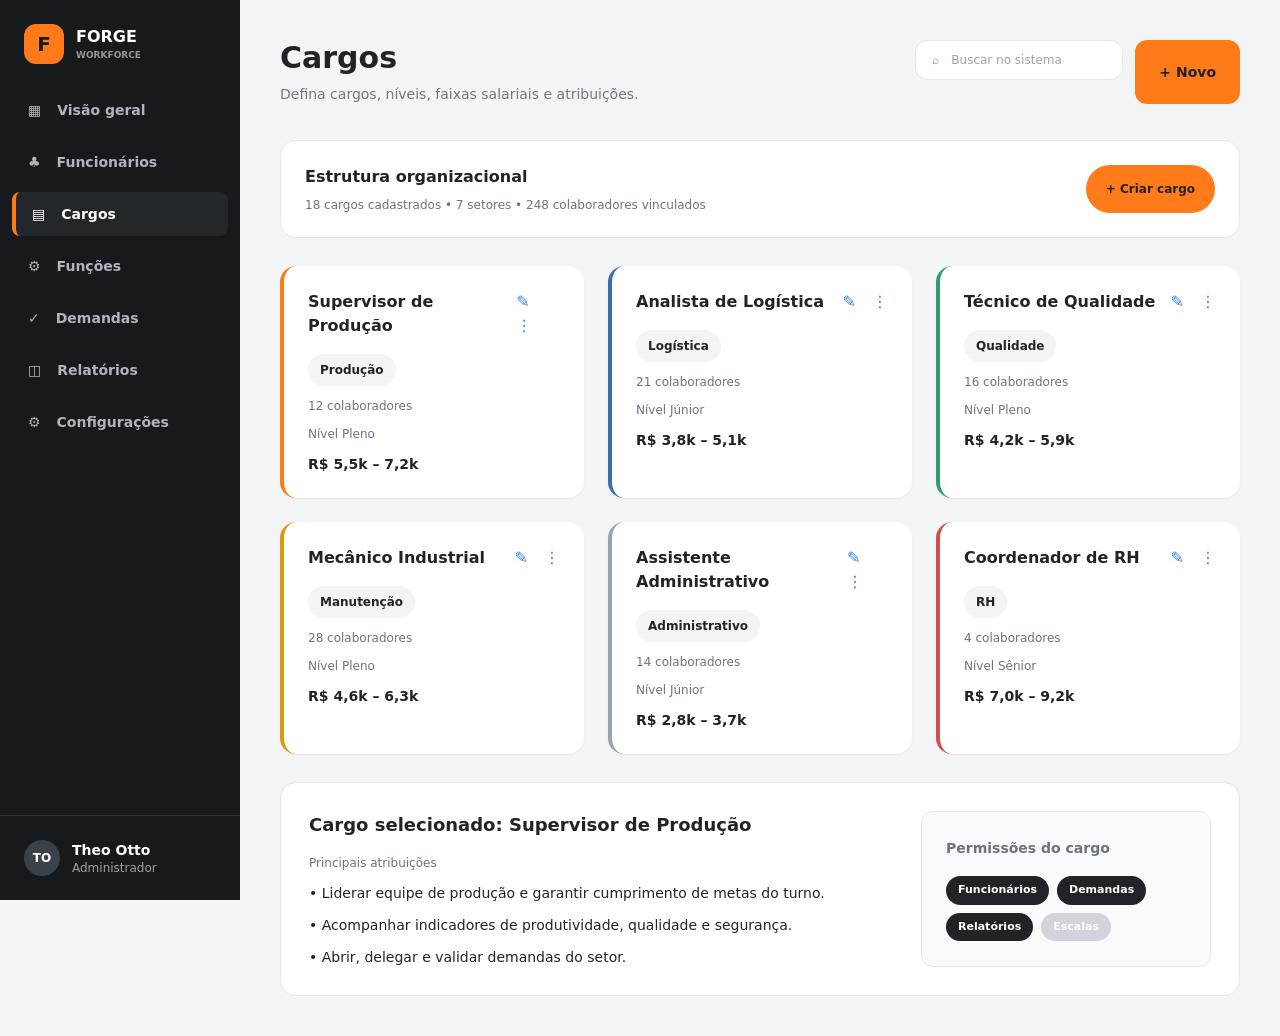
==== reuso/view/cargos.html @ 0a297c4e "todas as telas quase prontas e conexao com o banco" ====
<!doctype html><html lang="pt-BR"><head><meta charset="UTF-8"><meta name="viewport" content="width=device-width,initial-scale=1"><title>Cargos</title><script src="../tailwind.js"></script></head><body data-screen="cargos" class="min-h-screen bg-[#f3f4f6] font-sans text-[#202428]"><script src="screens.js"></script></body></html>
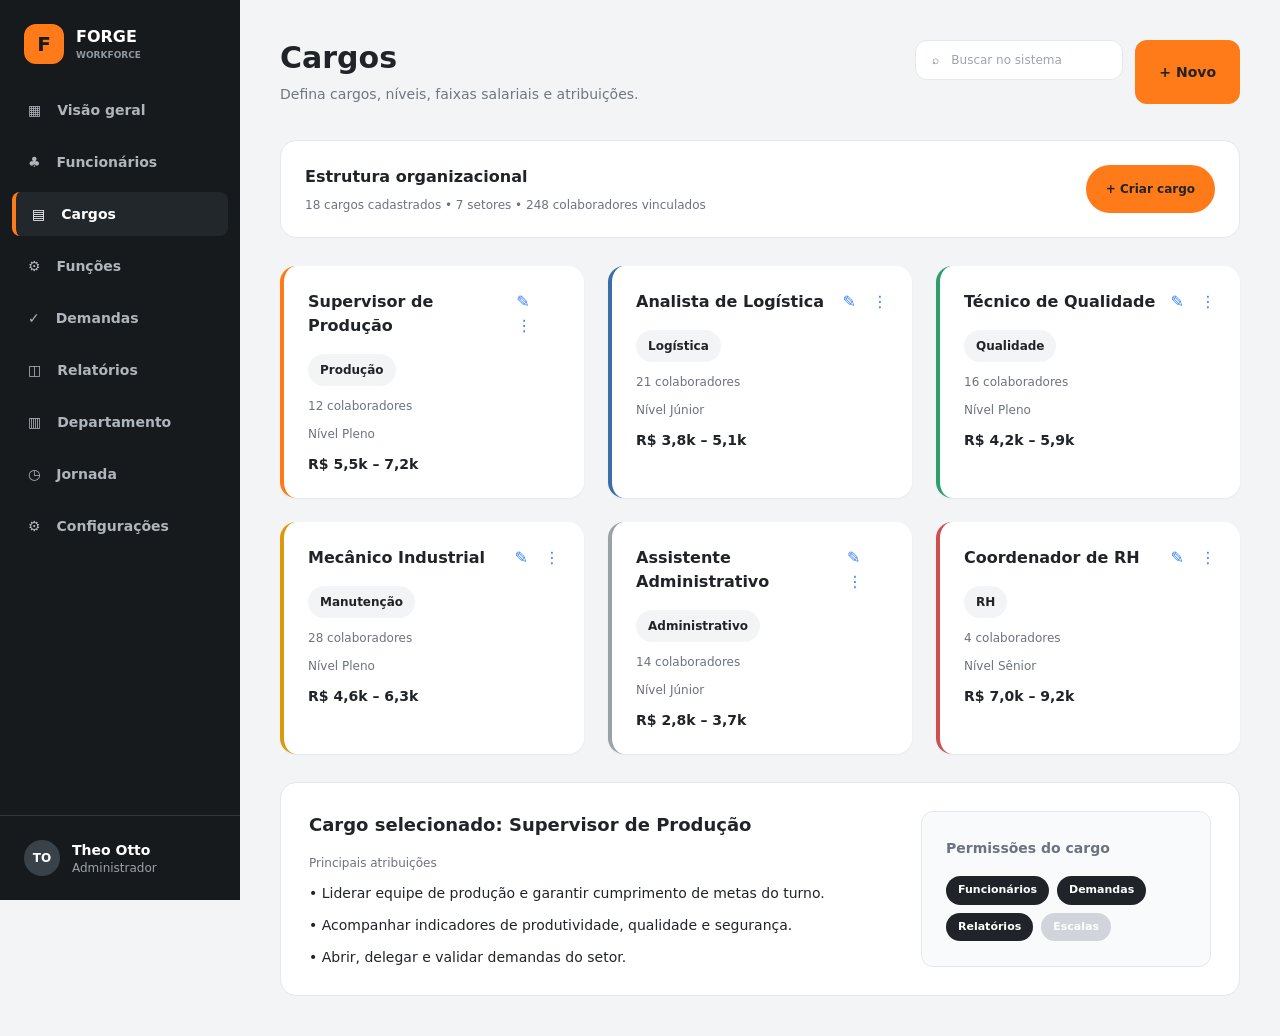
==== commit ea04953b: "conexao com o banco, jornada e departamento com CREATE" ====
--- a/reuso/view/cargos.html
+++ b/reuso/view/cargos.html
@@ -1 +1,151 @@
-<!doctype html><html lang="pt-BR"><head><meta charset="UTF-8"><meta name="viewport" content="width=device-width,initial-scale=1"><title>Cargos</title><script src="../tailwind.js"></script></head><body data-screen="cargos" class="min-h-screen bg-[#f3f4f6] font-sans text-[#202428]"><script src="screens.js"></script></body></html>
+<!doctype html>
+<html lang="pt-BR">
+<head>
+  <meta charset="UTF-8">
+  <meta name="viewport" content="width=device-width, initial-scale=1">
+  <title>Cargos</title>
+  <script src="../tailwind.js"></script>
+</head>
+<body data-screen="cargos" class="min-h-screen bg-[#f3f4f6] font-sans text-[#202428]">
+<div class="min-h-screen lg:flex">
+<aside class="bg-[#171a1d] text-white lg:fixed lg:inset-y-0 lg:flex lg:w-60 lg:flex-col">
+<div class="flex items-center gap-3 p-6">
+<b class="grid size-10 place-items-center rounded-xl bg-[#ff7a18] text-xl text-[#171a1d]">F</b>
+<div>
+<p class="font-bold">FORGE</p>
+<p class="text-[9px] font-bold text-[#8f989f]">WORKFORCE</p>
+</div>
+</div>
+<nav class="hidden flex-1 space-y-2 px-3 lg:block">
+<a href="index.html" class="flex gap-4 rounded-lg text-[#aeb5bc] px-4 py-3 text-sm font-bold">
+<span>▦</span>Visão geral</a>
+<a href="funcionarios.html" class="flex gap-4 rounded-lg text-[#aeb5bc] px-4 py-3 text-sm font-bold">
+<span>♣</span>Funcionários</a>
+<a href="cargos.html" class="flex gap-4 rounded-lg border-l-4 border-[#ff7a18] bg-[#22272b] text-white px-4 py-3 text-sm font-bold">
+<span>▤</span>Cargos</a>
+<a href="funcoes.html" class="flex gap-4 rounded-lg text-[#aeb5bc] px-4 py-3 text-sm font-bold">
+<span>⚙</span>Funções</a>
+<a href="demandas.html" class="flex gap-4 rounded-lg text-[#aeb5bc] px-4 py-3 text-sm font-bold">
+<span>✓</span>Demandas</a>
+<a href="relatorios.html" class="flex gap-4 rounded-lg text-[#aeb5bc] px-4 py-3 text-sm font-bold">
+<span>◫</span>Relatórios</a>
+<a href="departamento.html" class="flex gap-4 rounded-lg text-[#aeb5bc] px-4 py-3 text-sm font-bold">
+<span>▥</span>Departamento</a>
+<a href="jornada.html" class="flex gap-4 rounded-lg text-[#aeb5bc] px-4 py-3 text-sm font-bold">
+<span>◷</span>Jornada</a>
+<a href="configuracoes.html" class="flex gap-4 rounded-lg text-[#aeb5bc] px-4 py-3 text-sm font-bold">
+<span>⚙</span>Configurações</a>
+</nav>
+<a href="perfil.html" class="hidden border-t border-[#30363b] p-6 lg:flex lg:items-center lg:gap-3">
+<b class="grid size-9 place-items-center rounded-full bg-[#394149] text-xs">TO</b>
+<div>
+<p class="text-sm font-bold">Theo Otto</p>
+<p class="text-xs text-[#9aa2a9]">Administrador</p>
+</div>
+</a>
+</aside>
+<main class="w-full p-5 sm:p-8 lg:ml-60 lg:p-10">
+<header class="mb-9 flex flex-col gap-5 sm:flex-row sm:justify-between">
+<div>
+<h1 class="text-3xl font-black">Cargos</h1>
+<p class="mt-2 text-sm text-[#6f7780]">Defina cargos, níveis, faixas salariais e atribuições.</p>
+</div>
+<div class="flex gap-3">
+<label class="flex h-10 w-52 items-center gap-3 rounded-xl border bg-white px-4 text-xs text-[#6f7780]">⌕<input class="w-full outline-none" placeholder="Buscar no sistema">
+</label>
+<button class="rounded-xl bg-[#ff7a18] px-6 text-sm font-bold">+ Novo</button>
+</div>
+</header>
+<section class="mb-7 flex justify-between rounded-2xl border bg-white p-6">
+<div>
+<h2 class="font-black">Estrutura organizacional</h2>
+<p class="mt-2 text-xs text-gray-500">18 cargos cadastrados • 7 setores • 248 colaboradores vinculados</p>
+</div>
+<button class="rounded-full bg-[#ff7a18] px-5 text-xs font-bold">+ Criar cargo</button>
+</section>
+<section class="grid gap-6 md:grid-cols-2 xl:grid-cols-3">
+<article class="rounded-2xl border-l-4 bg-white p-6 shadow-sm" style="border-left-color:#ff7a18">
+<div class="flex justify-between">
+<h3 class="font-black">Supervisor de Produção</h3>
+<span class="text-blue-500">✎　⋮</span>
+</div>
+<b class="mt-4 inline-block rounded-full bg-gray-100 px-3 py-2 text-xs">Produção</b>
+<p class="mt-3 text-xs text-gray-500">12 colaboradores</p>
+<p class="mt-3 text-xs text-gray-500">Nível Pleno</p>
+<strong class="mt-3 block text-sm">R$ 5,5k – 7,2k</strong>
+</article>
+<article class="rounded-2xl border-l-4 bg-white p-6 shadow-sm" style="border-left-color:#3b6ea8">
+<div class="flex justify-between">
+<h3 class="font-black">Analista de Logística</h3>
+<span class="text-blue-500">✎　⋮</span>
+</div>
+<b class="mt-4 inline-block rounded-full bg-gray-100 px-3 py-2 text-xs">Logística</b>
+<p class="mt-3 text-xs text-gray-500">21 colaboradores</p>
+<p class="mt-3 text-xs text-gray-500">Nível Júnior</p>
+<strong class="mt-3 block text-sm">R$ 3,8k – 5,1k</strong>
+</article>
+<article class="rounded-2xl border-l-4 bg-white p-6 shadow-sm" style="border-left-color:#2f9e6f">
+<div class="flex justify-between">
+<h3 class="font-black">Técnico de Qualidade</h3>
+<span class="text-blue-500">✎　⋮</span>
+</div>
+<b class="mt-4 inline-block rounded-full bg-gray-100 px-3 py-2 text-xs">Qualidade</b>
+<p class="mt-3 text-xs text-gray-500">16 colaboradores</p>
+<p class="mt-3 text-xs text-gray-500">Nível Pleno</p>
+<strong class="mt-3 block text-sm">R$ 4,2k – 5,9k</strong>
+</article>
+<article class="rounded-2xl border-l-4 bg-white p-6 shadow-sm" style="border-left-color:#d99a0b">
+<div class="flex justify-between">
+<h3 class="font-black">Mecânico Industrial</h3>
+<span class="text-blue-500">✎　⋮</span>
+</div>
+<b class="mt-4 inline-block rounded-full bg-gray-100 px-3 py-2 text-xs">Manutenção</b>
+<p class="mt-3 text-xs text-gray-500">28 colaboradores</p>
+<p class="mt-3 text-xs text-gray-500">Nível Pleno</p>
+<strong class="mt-3 block text-sm">R$ 4,6k – 6,3k</strong>
+</article>
+<article class="rounded-2xl border-l-4 bg-white p-6 shadow-sm" style="border-left-color:#9aa2a9">
+<div class="flex justify-between">
+<h3 class="font-black">Assistente Administrativo</h3>
+<span class="text-blue-500">✎　⋮</span>
+</div>
+<b class="mt-4 inline-block rounded-full bg-gray-100 px-3 py-2 text-xs">Administrativo</b>
+<p class="mt-3 text-xs text-gray-500">14 colaboradores</p>
+<p class="mt-3 text-xs text-gray-500">Nível Júnior</p>
+<strong class="mt-3 block text-sm">R$ 2,8k – 3,7k</strong>
+</article>
+<article class="rounded-2xl border-l-4 bg-white p-6 shadow-sm" style="border-left-color:#cf4e4e">
+<div class="flex justify-between">
+<h3 class="font-black">Coordenador de RH</h3>
+<span class="text-blue-500">✎　⋮</span>
+</div>
+<b class="mt-4 inline-block rounded-full bg-gray-100 px-3 py-2 text-xs">RH</b>
+<p class="mt-3 text-xs text-gray-500">4 colaboradores</p>
+<p class="mt-3 text-xs text-gray-500">Nível Sênior</p>
+<strong class="mt-3 block text-sm">R$ 7,0k – 9,2k</strong>
+</article>
+</section>
+<section class="mt-7 grid gap-8 rounded-2xl border bg-white p-7 lg:grid-cols-[2fr_1fr]">
+<div>
+<h2 class="text-lg font-black">Cargo selecionado: Supervisor de Produção</h2>
+<p class="mt-4 text-xs text-gray-500">Principais atribuições</p>
+<ul class="mt-3 space-y-3 text-sm">
+<li>• Liderar equipe de produção e garantir cumprimento de metas do turno.</li>
+<li>• Acompanhar indicadores de produtividade, qualidade e segurança.</li>
+<li>• Abrir, delegar e validar demandas do setor.</li>
+</ul>
+</div>
+<div class="rounded-xl border bg-gray-50 p-6">
+<b class="text-sm text-gray-500">Permissões do cargo</b>
+<div class="mt-4 flex flex-wrap gap-2">
+<span class="rounded-full bg-[#202428] px-3 py-1.5 text-[11px] font-bold text-white">Funcionários</span>
+<span class="rounded-full bg-[#202428] px-3 py-1.5 text-[11px] font-bold text-white">Demandas</span>
+<span class="rounded-full bg-[#202428] px-3 py-1.5 text-[11px] font-bold text-white">Relatórios</span>
+<span class="rounded-full bg-gray-300 text-black px-3 py-1.5 text-[11px] font-bold text-white">Escalas</span>
+</div>
+</div>
+</section>
+</main>
+</div>
+</body>
+</html>
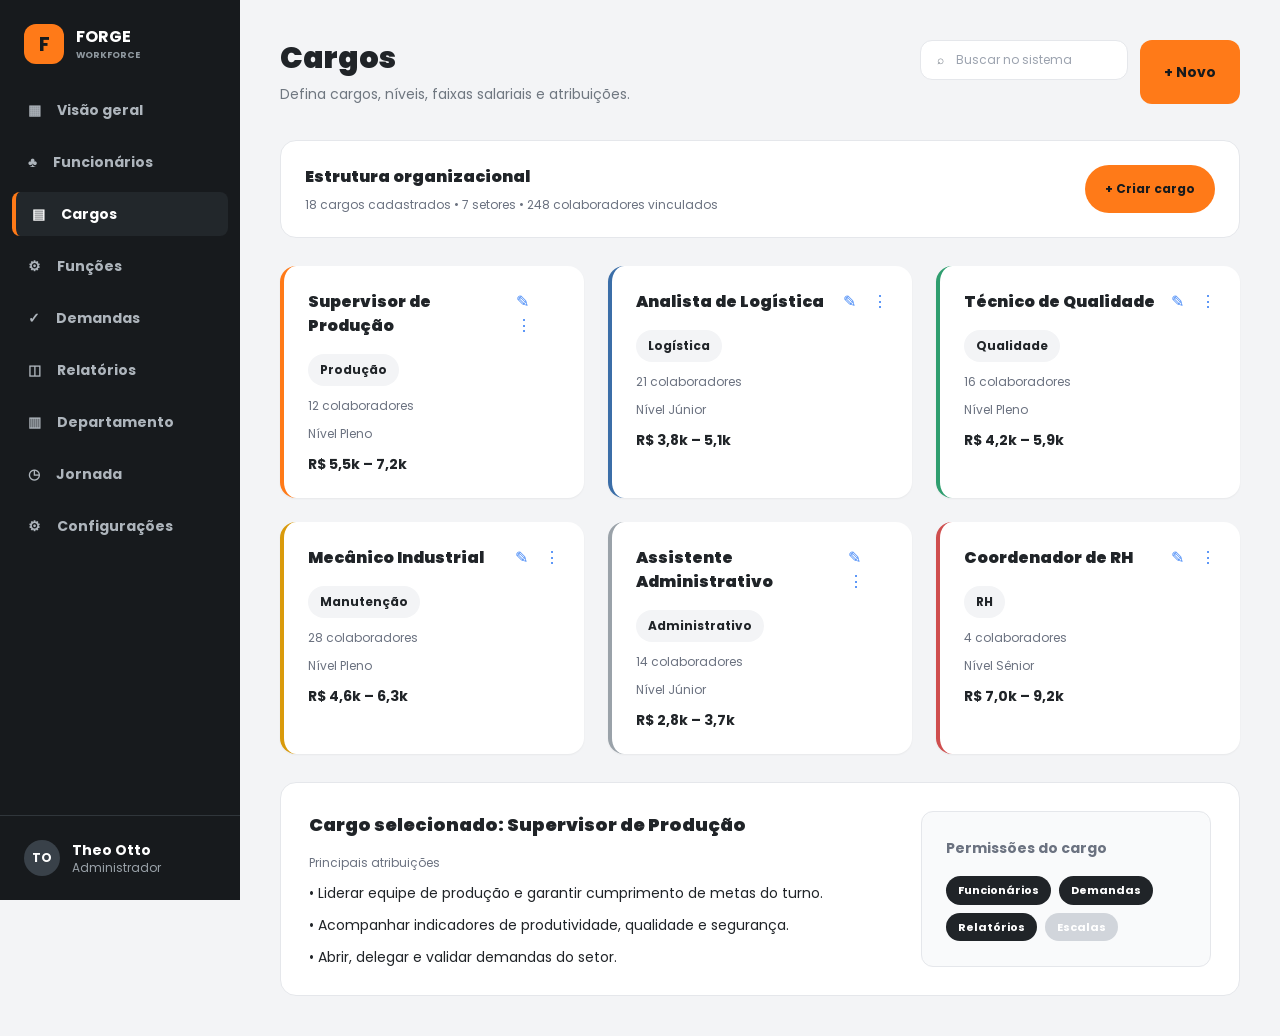
==== commit 2b1e548d: "variabilidade variabilidade ok" ====
--- a/reuso/view/cargos.html
+++ b/reuso/view/cargos.html
@@ -4,7 +4,9 @@
   <meta charset="UTF-8">
   <meta name="viewport" content="width=device-width, initial-scale=1">
   <title>Cargos</title>
-  <script src="../tailwind.js"></script>
+  <script src="../assets/vendor/tailwind.js"></script>
+<script src="../assets/js/variabilidade.js" defer></script>
+  <link rel="stylesheet" href="../assets/css/fonts.css">
 </head>
 <body data-screen="cargos" class="min-h-screen bg-[#f3f4f6] font-sans text-[#202428]">
 <div class="min-h-screen lg:flex">
--- a/reuso/assets/css/fonts.css
+++ b/reuso/assets/css/fonts.css
@@ -0,0 +1,14 @@
+@import url('https://fonts.googleapis.com/css2?family=Poppins:ital,wght@0,100;0,200;0,300;0,400;0,500;0,600;0,700;0,800;0,900;1,100;1,200;1,300;1,400;1,500;1,600;1,700;1,800;1,900&display=swap');
+
+html,
+body,
+html .font-sans {
+  font-family: 'Poppins', Arial, sans-serif;
+}
+
+button,
+input,
+select,
+textarea {
+  font-family: inherit;
+}
